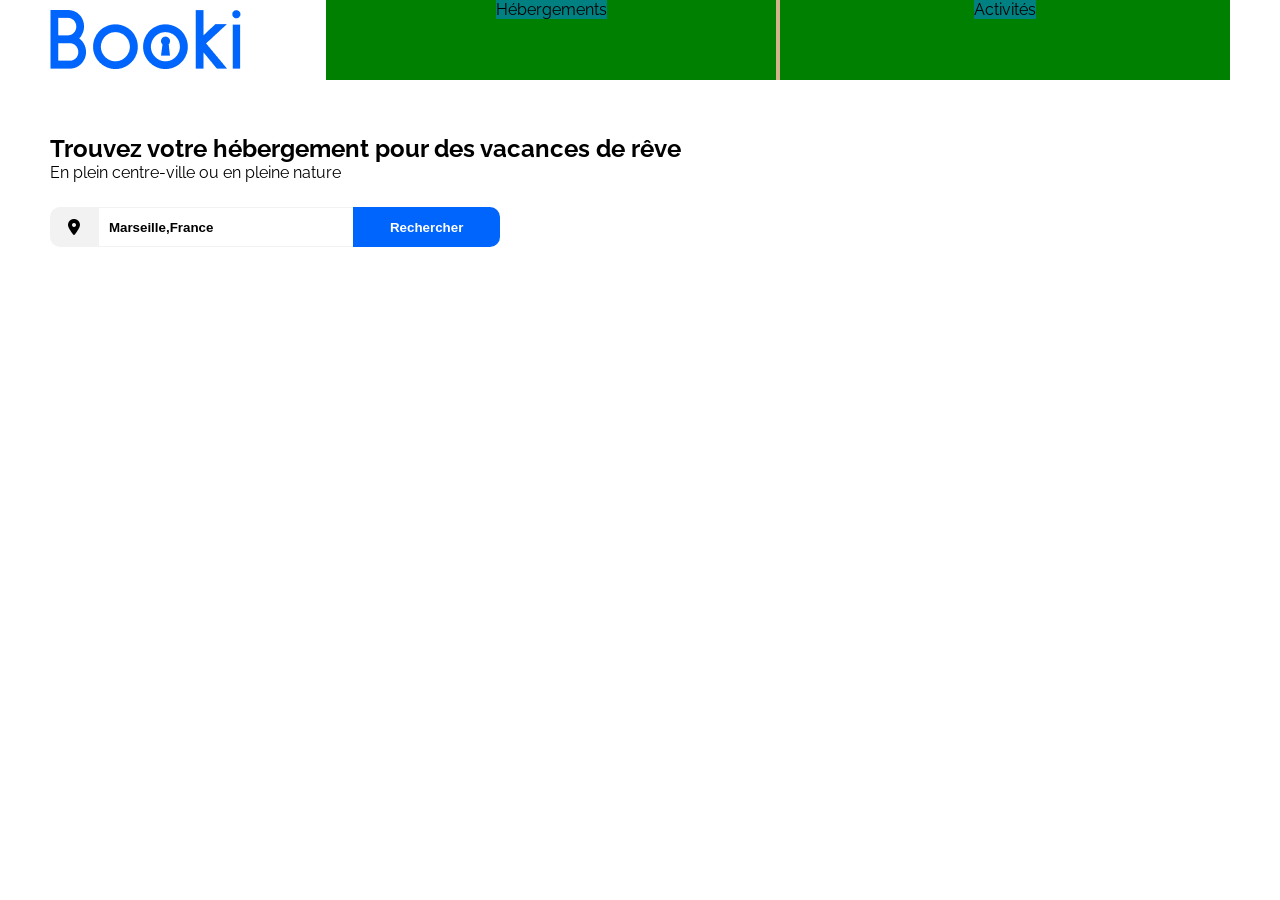
==== Booki/index.html @ c3065389 "Banner Ok" ====
<!DOCTYPE html>
<html lang="fr">
<head>
    <meta charset="UTF-8">
    <link rel="stylesheet" href="style.css">
    <link rel="preconnect" href="https://fonts.googleapis.com">
    <link rel="preconnect" href="https://fonts.gstatic.com" crossorigin>
    <link href="https://fonts.googleapis.com/css2?family=Raleway" rel="stylesheet">
    <link rel="stylesheet" href="https://cdnjs.cloudflare.com/ajax/libs/font-awesome/6.2.1/css/all.min.css"
          integrity="sha512-MV7K8+y+gLIBoVD59lQIYicR65iaqukzvf/nwasF0nqhPay5w/9lJmVM2hMDcnK1OnMGCdVK+iQrJ7lzPJQd1w=="
          crossorigin="anonymous" referrerpolicy="no-referrer" />
    <title>Booki</title>
</head>
<body>
    <header>
        <div id="wrapper">
                <img src="image/logo/Booki.png" alt="Logo Booki">
            <ul>
                <li><a href="#">Hébergements</a></li>
                <li><a href="#">Activités</a></li>
            </ul>
        </div>
    </header>

    <section id="Banner">
        <div id="Banner_msg">
            <h1>Trouvez votre hébergement pour des vacances de rêve</h1>
            <p>En plein centre-ville ou en pleine nature</p>
        </div>
        <div id="Search">
            <div id="search_icons"><i class="fa-solid fa-location-dot"></i></div>
            <input type="text" value="Marseille,France">
            <input type="submit" value="Rechercher">
        </div>
    </section>

    <section id="Filters"></section>

    <section id="Herbegement"></section>

    <section id="Activities"></section>

    <footer></footer>
</body>
</html>
---- Booki/style.css ----
/* GENERAL */
*{
    margin: 0;
    padding: 0;
}
body{
    font-family: Raleway, sans-serif;
}
a{
    text-decoration: none;
    color: black;
}
/* HEADER */
header{
    margin: 0 50px;
}
header img{
    margin: 10px auto;
}
header ul{
    float: right;
    background-color: tan;
}
header ul li{
    display: inline-block;
    background-color: green;
    width: 450px;
    height: 80px;
    text-align: center;
}
header ul li a{
    background-color: teal;
}
header ul li a:hover{
    color: #0065FC;
}

/* BANNER */
#Banner{
    margin: 50px 50px;
}
#Banner_msg{
    margin: 25px 0;
}
#Search{
    display: flex;
    border-radius: 10px;
    width: 450px;
    height: 40px;
    overflow: hidden;
}
#search_icons{
    width: 50px;
    background-color: #F2F2F2;
    display: flex;
    align-items: center;
    justify-content: center;
}
input[type=text],input[type=submit]{
    border: none;
    font-weight: bold;
}
input[type=text]{
    width: 250px;
    padding-left: 10px;
    border-top: 1px solid #F2F2F2;
    border-bottom: 1px solid #F2F2F2;
}
input[type=submit]{
    color: white;
    background-color: #0065FC;
    width: 150px;
}
/* FILTER */

/* HEBERGEMENT */

/* ACTIVITIES */

/* FOOTER*/
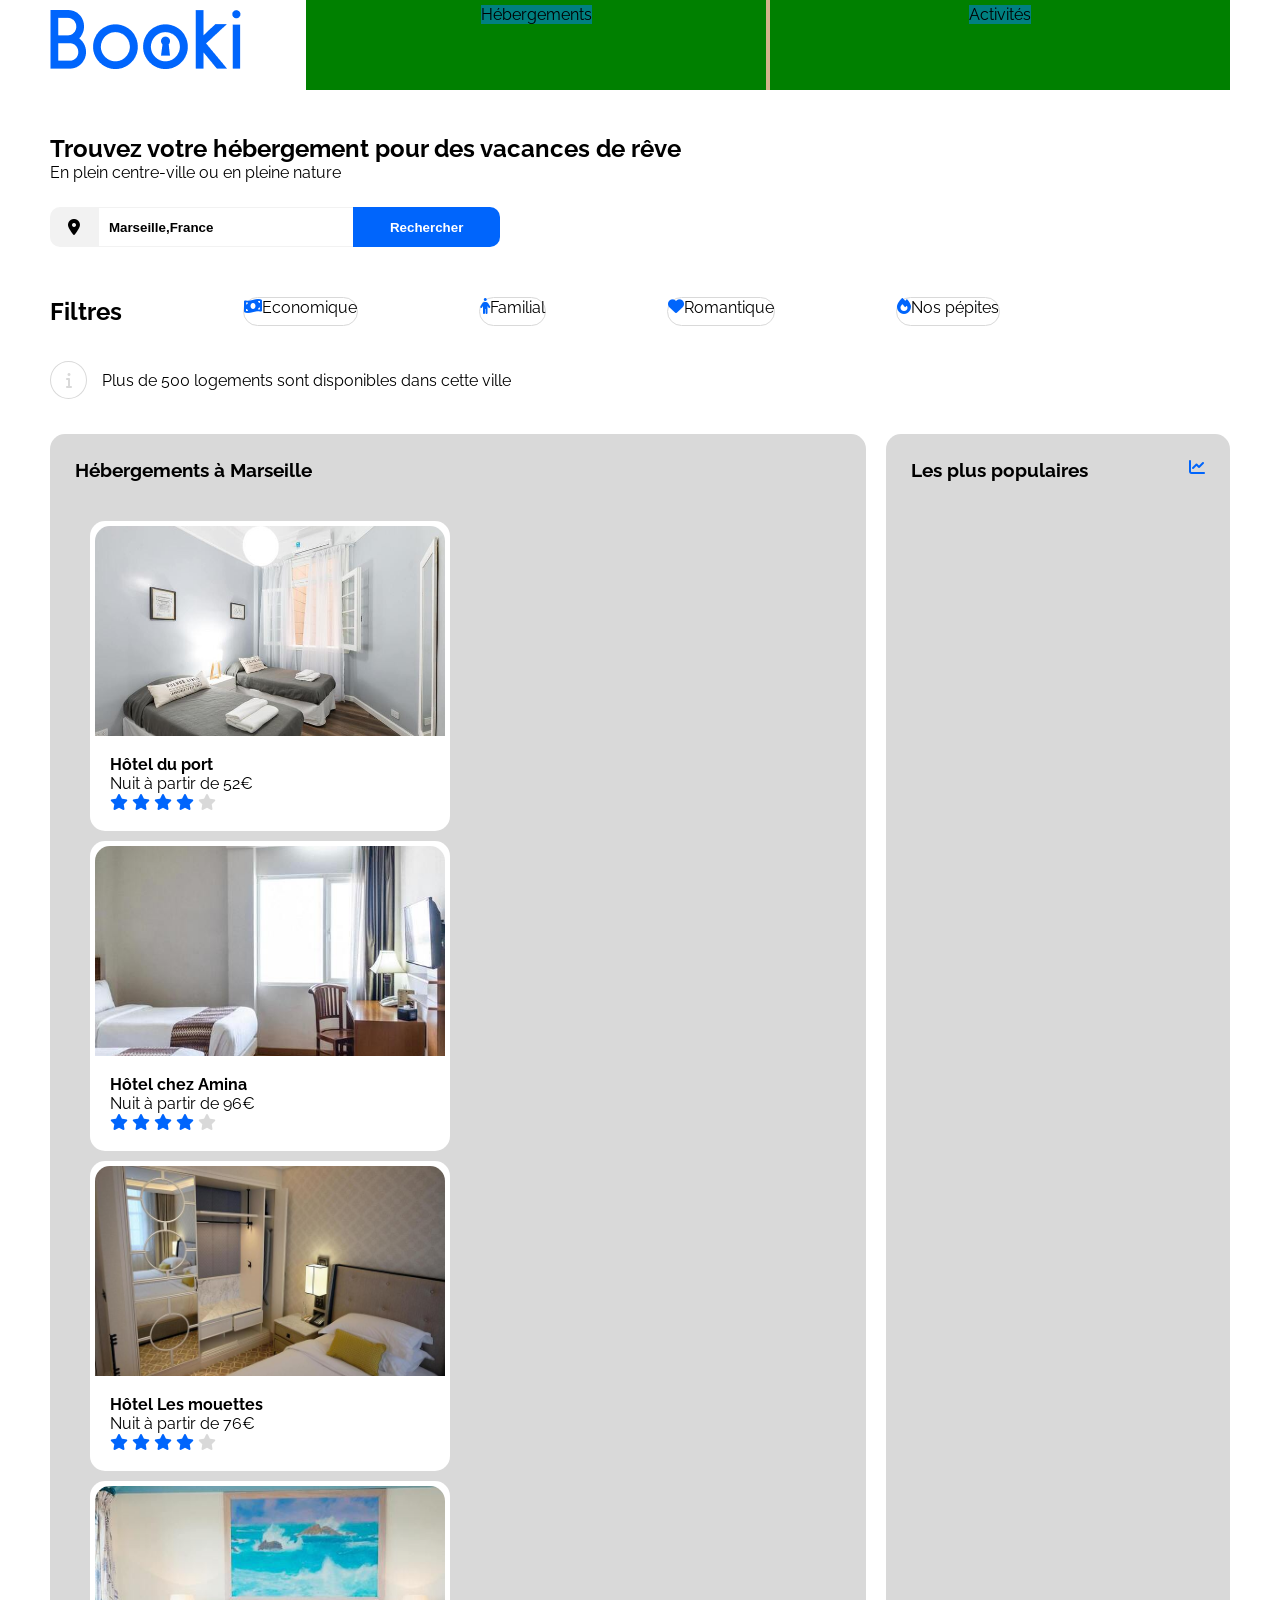
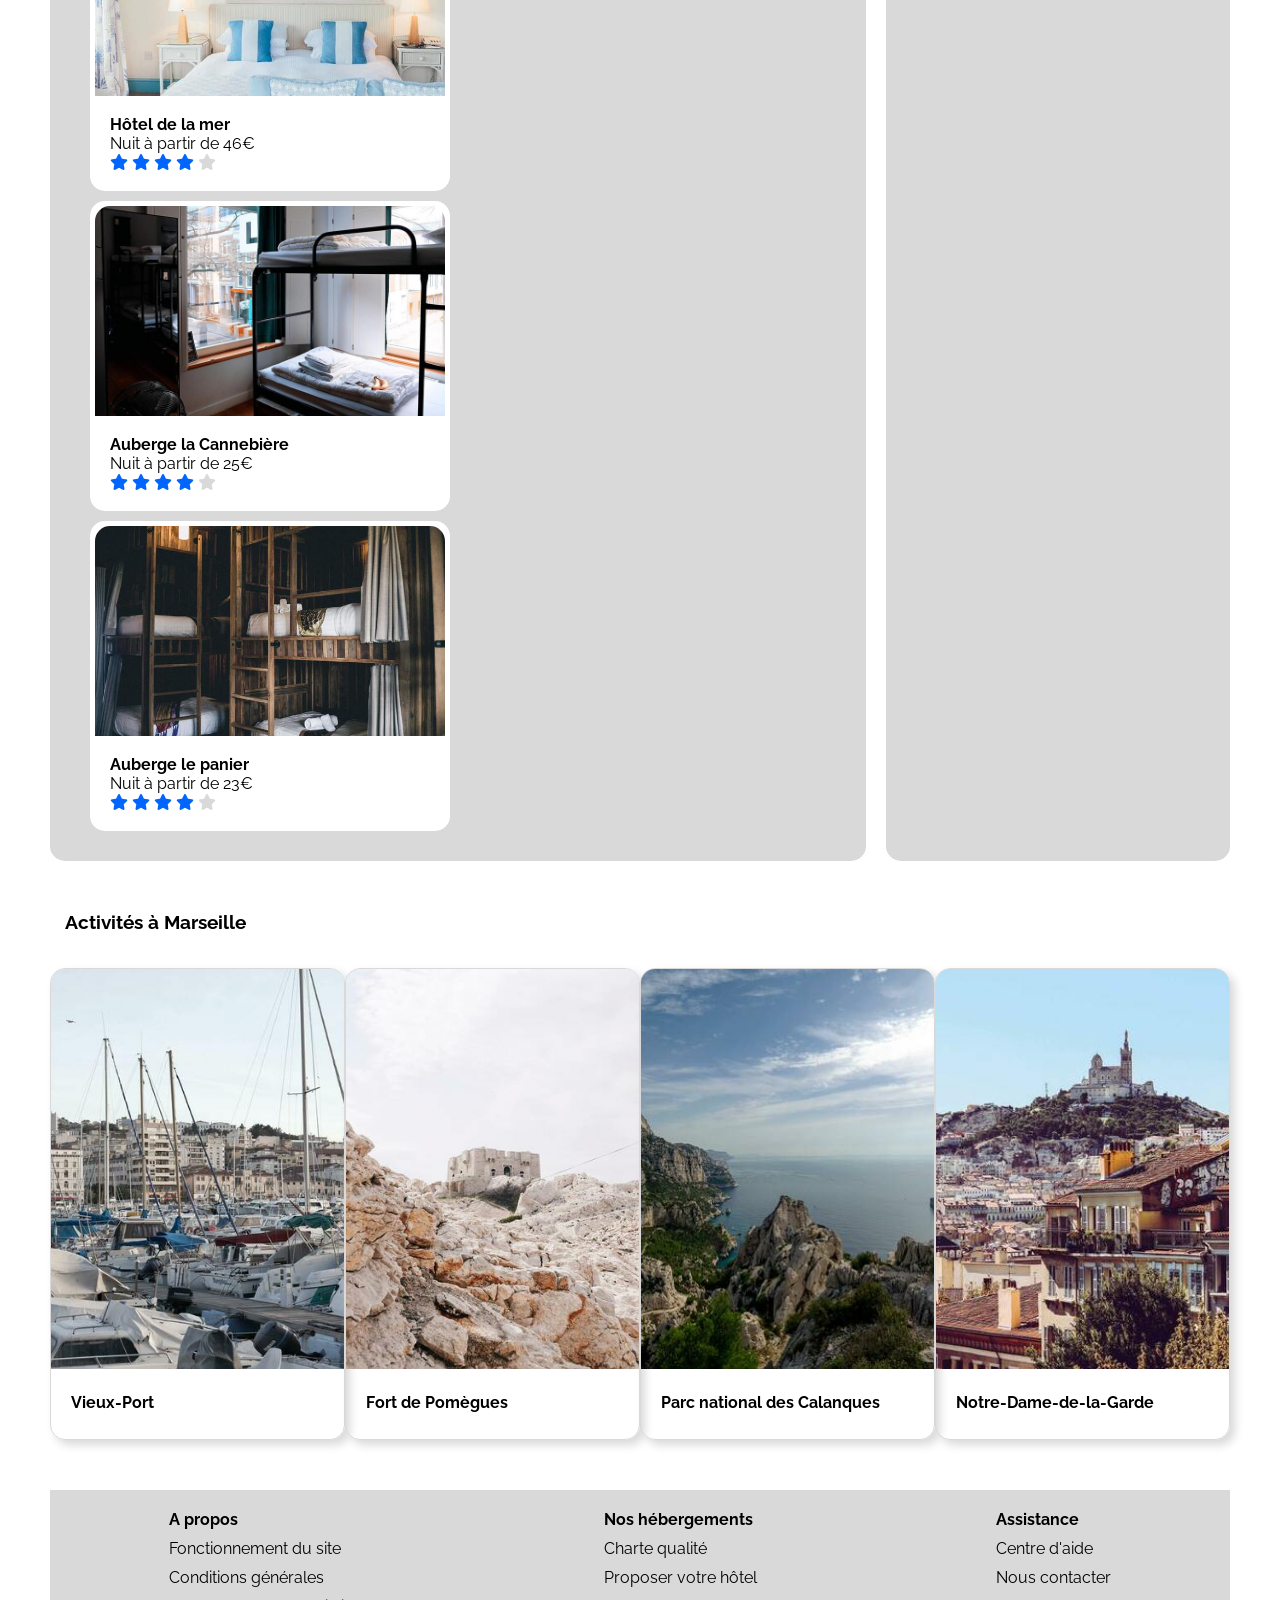
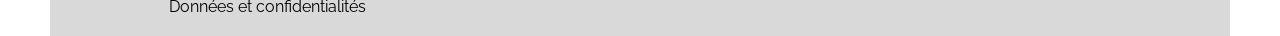
==== commit 3471e0f6: "Ajout partie Activités et Footer" ====
--- a/Booki/index.html
+++ b/Booki/index.html
@@ -34,12 +34,188 @@
         </div>
     </section>
 
-    <section id="Filters"></section>
-
-    <section id="Herbegement"></section>
-
-    <section id="Activities"></section>
-
-    <footer></footer>
+    <section id="Filters">
+        <div id="Filters_container">
+            <h2>Filtres</h2>
+            <div class="Filters_card">
+                <i class="fa-solid fa-money-bill-wave"></i>
+                <p>Economique</p>
+            </div>
+
+            <div class="Filters_card">
+                <i class="fa-solid fa-person"></i>
+                <p>Familial</p>
+            </div>
+
+            <div class="Filters_card">
+                <i class="fa-solid fa-heart"></i>
+                <p>Romantique</p>
+            </div>
+
+            <div class="Filters_card">
+                <i class="fa-solid fa-fire"></i>
+                <p>Nos pépites</p>
+            </div>
+        </div>
+        <div id="Filters_Msg">
+            <i class="fa-solid fa-info"></i>
+            <p>Plus de 500 logements sont disponibles dans cette ville</p>
+        </div>
+    </section>
+
+    <section id="Herbegement">
+        <div id="Hebergements_container">
+            <h3>Hébergements à Marseille</h3>
+            <div id="Hebergements_card_container">
+
+                <div class="hebergements_card">
+                    <img src="image/hebergements/fred-kleber.jpg">
+                    <div class="hebergements_text">
+                        <h4>Hôtel du port</h4>
+                        <p>Nuit à partir de 52€</p>
+                        <i class="fa-solid fa-star"></i>
+                        <i class="fa-solid fa-star"></i>
+                        <i class="fa-solid fa-star"></i>
+                        <i class="fa-solid fa-star"></i>
+                        <i class="fa-solid fa-star no-select"></i>
+                    </div>
+                </div>
+
+                <div class="hebergements_card">
+                    <img src="image/hebergements/febrian-zakaria.jpg">
+                    <div class="hebergements_text">
+                        <h4>Hôtel chez Amina</h4>
+                        <p>Nuit à partir de 96€</p>
+                        <i class="fa-solid fa-star"></i>
+                        <i class="fa-solid fa-star"></i>
+                        <i class="fa-solid fa-star"></i>
+                        <i class="fa-solid fa-star"></i>
+                        <i class="fa-solid fa-star no-select"></i>
+                    </div>
+                </div>
+
+                <div class="hebergements_card">
+                    <img src="image/hebergements/reisetopia.jpg">
+                    <div class="hebergements_text">
+                        <h4>Hôtel Les mouettes</h4>
+                        <p>Nuit à partir de 76€</p>
+                        <i class="fa-solid fa-star"></i>
+                        <i class="fa-solid fa-star"></i>
+                        <i class="fa-solid fa-star"></i>
+                        <i class="fa-solid fa-star"></i>
+                        <i class="fa-solid fa-star no-select"></i>
+                    </div>
+                </div>
+
+                <div class="hebergements_card">
+                    <img src="image/hebergements/annie-spratt.jpg">
+                    <div class="hebergements_text">
+                        <h4>Hôtel de la mer</h4>
+                        <p>Nuit à partir de 46€</p>
+                        <i class="fa-solid fa-star"></i>
+                        <i class="fa-solid fa-star"></i>
+                        <i class="fa-solid fa-star"></i>
+                        <i class="fa-solid fa-star"></i>
+                        <i class="fa-solid fa-star no-select"></i>
+                    </div>
+                </div>
+
+                <div class="hebergements_card">
+                    <img src="image/hebergements/marcus-loke.jpg">
+                    <div class="hebergements_text">
+                        <h4>Auberge la Cannebière</h4>
+                        <p>Nuit à partir de 25€</p>
+                        <i class="fa-solid fa-star"></i>
+                        <i class="fa-solid fa-star"></i>
+                        <i class="fa-solid fa-star"></i>
+                        <i class="fa-solid fa-star"></i>
+                        <i class="fa-solid fa-star no-select"></i>
+                    </div>
+                </div>
+
+                <div class="hebergements_card">
+                    <img src="image/hebergements/nicate-lee.jpg">
+                    <div class="hebergements_text">
+                        <h4>Auberge le panier</h4>
+                        <p>Nuit à partir de 23€</p>
+                        <i class="fa-solid fa-star"></i>
+                        <i class="fa-solid fa-star"></i>
+                        <i class="fa-solid fa-star"></i>
+                        <i class="fa-solid fa-star"></i>
+                        <i class="fa-solid fa-star no-select"></i>
+                    </div>
+                </div>
+            </div>
+        </div>
+        <div id="Populaires">
+            <div id="Populaires_title">
+                <h3>Les plus populaires</h3>
+                <i class="fa-solid fa-chart-line"></i>
+            </div>
+        </div>
+    </section>
+
+    <section id="Activities">
+        <div id="Activites_container">
+
+            <h3>Activités à Marseille</h3>
+
+            <div id="activites_card_container">
+                <div class="activities_card">
+                    <img src="image/activites/reno-laithienne.jpg">
+                    <div class="activities_text">
+                        <p>Vieux-Port</p>
+                    </div>
+                </div>
+
+                <div class="activities_card">
+                        <img src="image/activites/paul-hermann.jpg">
+                    <div class="activities_text">
+                        <p>Fort de Pomègues</p>
+                    </div>
+                </div>
+
+                <div class="activities_card">
+                    <img src="image/activites/kilyan-sockalingum.jpg">
+                    <div class="activities_text">
+                        <p>Parc national des Calanques</p>
+                    </div>
+                </div>
+
+                <div class="activities_card">
+                    <img src="image/activites/florian-wehde.jpg">
+                    <div class="activities_text">
+                        <p>Notre-Dame-de-la-Garde</p>
+                    </div>
+                </div>
+
+            </div>
+        </div>
+    </section>
+
+    <footer>
+        <div class="list_footer">
+            <h4>A propos</h4>
+            <ul>
+                <li>Fonctionnement du site</li>
+                <li>Conditions générales</li>
+                <li>Données et confidentialités</li>
+            </ul>
+        </div>
+        <div class="list_footer">
+            <h4>Nos hébergements</h4>
+            <ul>
+                <li>Charte qualité</li>
+                <li>Proposer votre hôtel</li>
+            </ul>
+        </div>
+        <div class="list_footer">
+            <h4>Assistance</h4>
+            <ul>
+                <li>Centre d'aide</li>
+                <li>Nous contacter</li>
+            </ul>
+        </div>
+    </footer>
 </body>
 </html>
--- a/Booki/style.css
+++ b/Booki/style.css
@@ -72,9 +72,141 @@
     width: 150px;
 }
 /* FILTER */
+#Filters{
+    margin: 25px 50px;
+}
+#Filters_container{
+    display: flex;
+    justify-content: space-between;
+    width: 950px;
+}
+.Filters_card{
+    display: flex;
+    border: 1px solid #D9D9D9;
+    border-radius: 25px;
+}
+.Filters_card .fa-solid{
+    color: #0065FC;
+}
+.Filters_card:hover{
+    background-color: #DEEBFF;
+}
+#Filters_Msg{
+    display: flex;
+    margin: 35px 0;
+    align-items: center;
+}
+
+.fa-info{
+    border: 1px solid #D9D9D9;
+    padding: 10px;
+    width: 15px;
+    text-align: center;
+    border-radius: 50%;
+    color: #D9D9D9;
+}
+#Filters_Msg p{
+    margin-left: 15px;
+}
 
 /* HEBERGEMENT */
+#Herbegement{
+    display: flex;
+    margin: 25px 50px;
+}
+#Hebergements_container, #Populaires{
+    background-color: #D9D9D9;
+    border-radius: 15px;
+    padding: 25px;
+}
+#Hebergements_container{
+    width: 65%;
+}
+#Hebergements_container h3{
+    margin-bottom: 35px;
+}
+#Hebergements_card_container{
+    display: flex;
+    flex-wrap: wrap;
+}
+.hebergements_card{
+    width: 350px;
+    height: 300px;
+    margin: 5px 15px;
+    overflow: hidden;
+    border-radius: 15px;
+    padding: 5px;
+    background-color: #fff;
+}
+.hebergements_card img{
+    width: 100%;
+    height: 70%;
+    object-fit: cover;
+    border-top-right-radius: 15px;
+    border-top-left-radius: 15px;
+}
+.hebergements_text{
+    padding: 15px;
+}
+#Populaires{
+    margin-left: 20px;
+    width: 25%;
+}
+#Populaires_title{
+    display: flex;
+    justify-content: space-between;
+}
+.fa-chart-line,.fa-star{
+    color: #0065FC;
+}
+.no-select{
+    color: #D9D9D9;
+}
 
 /* ACTIVITIES */
-
-/* FOOTER*/+#Activities{
+    margin: 50px 50px;
+}
+#Activities h3{
+    margin: 35px 15px;
+ }
+#activites_card_container{
+    display: flex;
+    justify-content: space-between;
+}
+.activities_card{
+    width: 380px;
+    height: 470px;
+    overflow: hidden;
+    border: 1px solid #D9D9D9;
+    box-shadow: 5px 5px 10px #D9D9D9;
+    border-radius: 15px;
+}
+.activities_card img{
+    height: 85%;
+    width: 100%;
+    position: center;
+    object-fit: cover;
+}
+.activities_text{
+    font-weight: bold;
+    padding: 20px;
+}
+
+/* FOOTER*/
+footer{
+    margin: 0 50px;
+    display: flex;
+    justify-content: space-around;
+    background-color: #D9D9D9;
+}
+.list_footer{
+    margin: 15px 0;
+}
+.list_footer h4, ul li{
+    padding: 5px;
+}
+
+.list_footer ul{
+    list-style-type: none;
+}
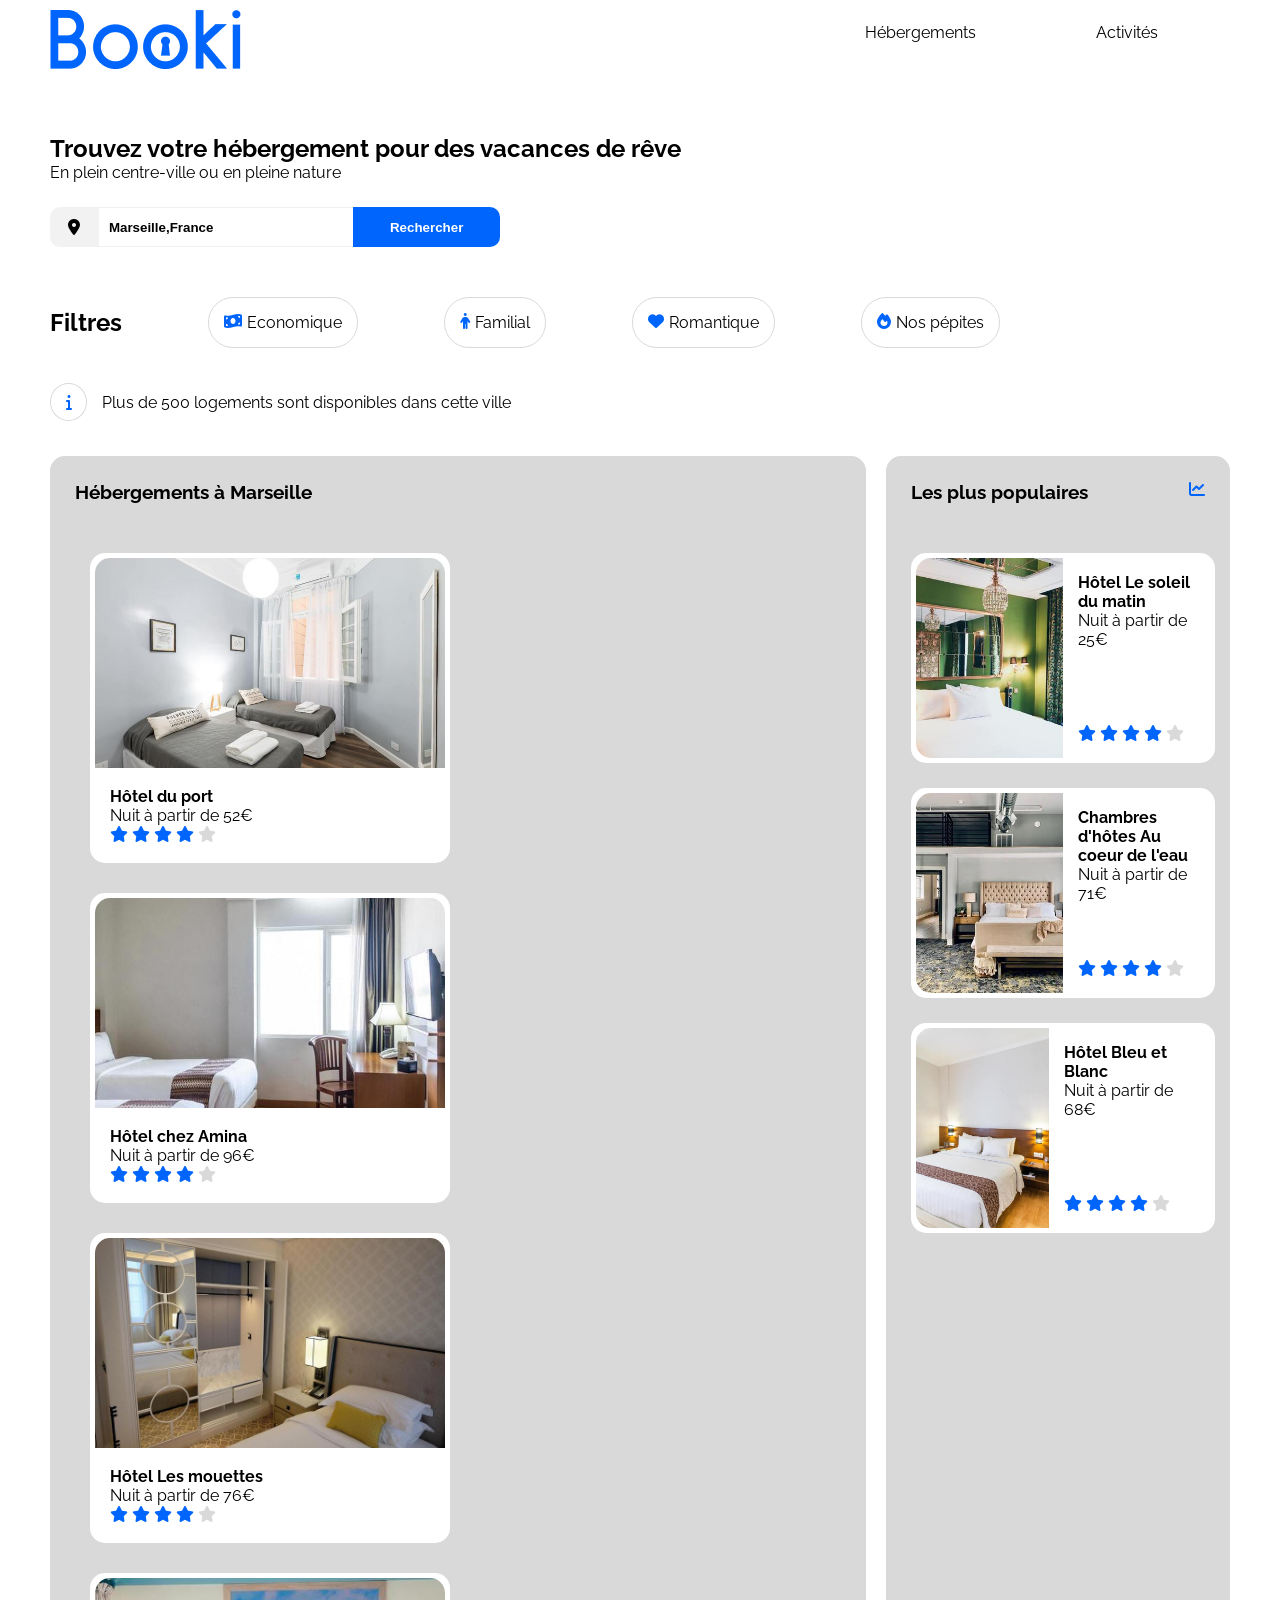
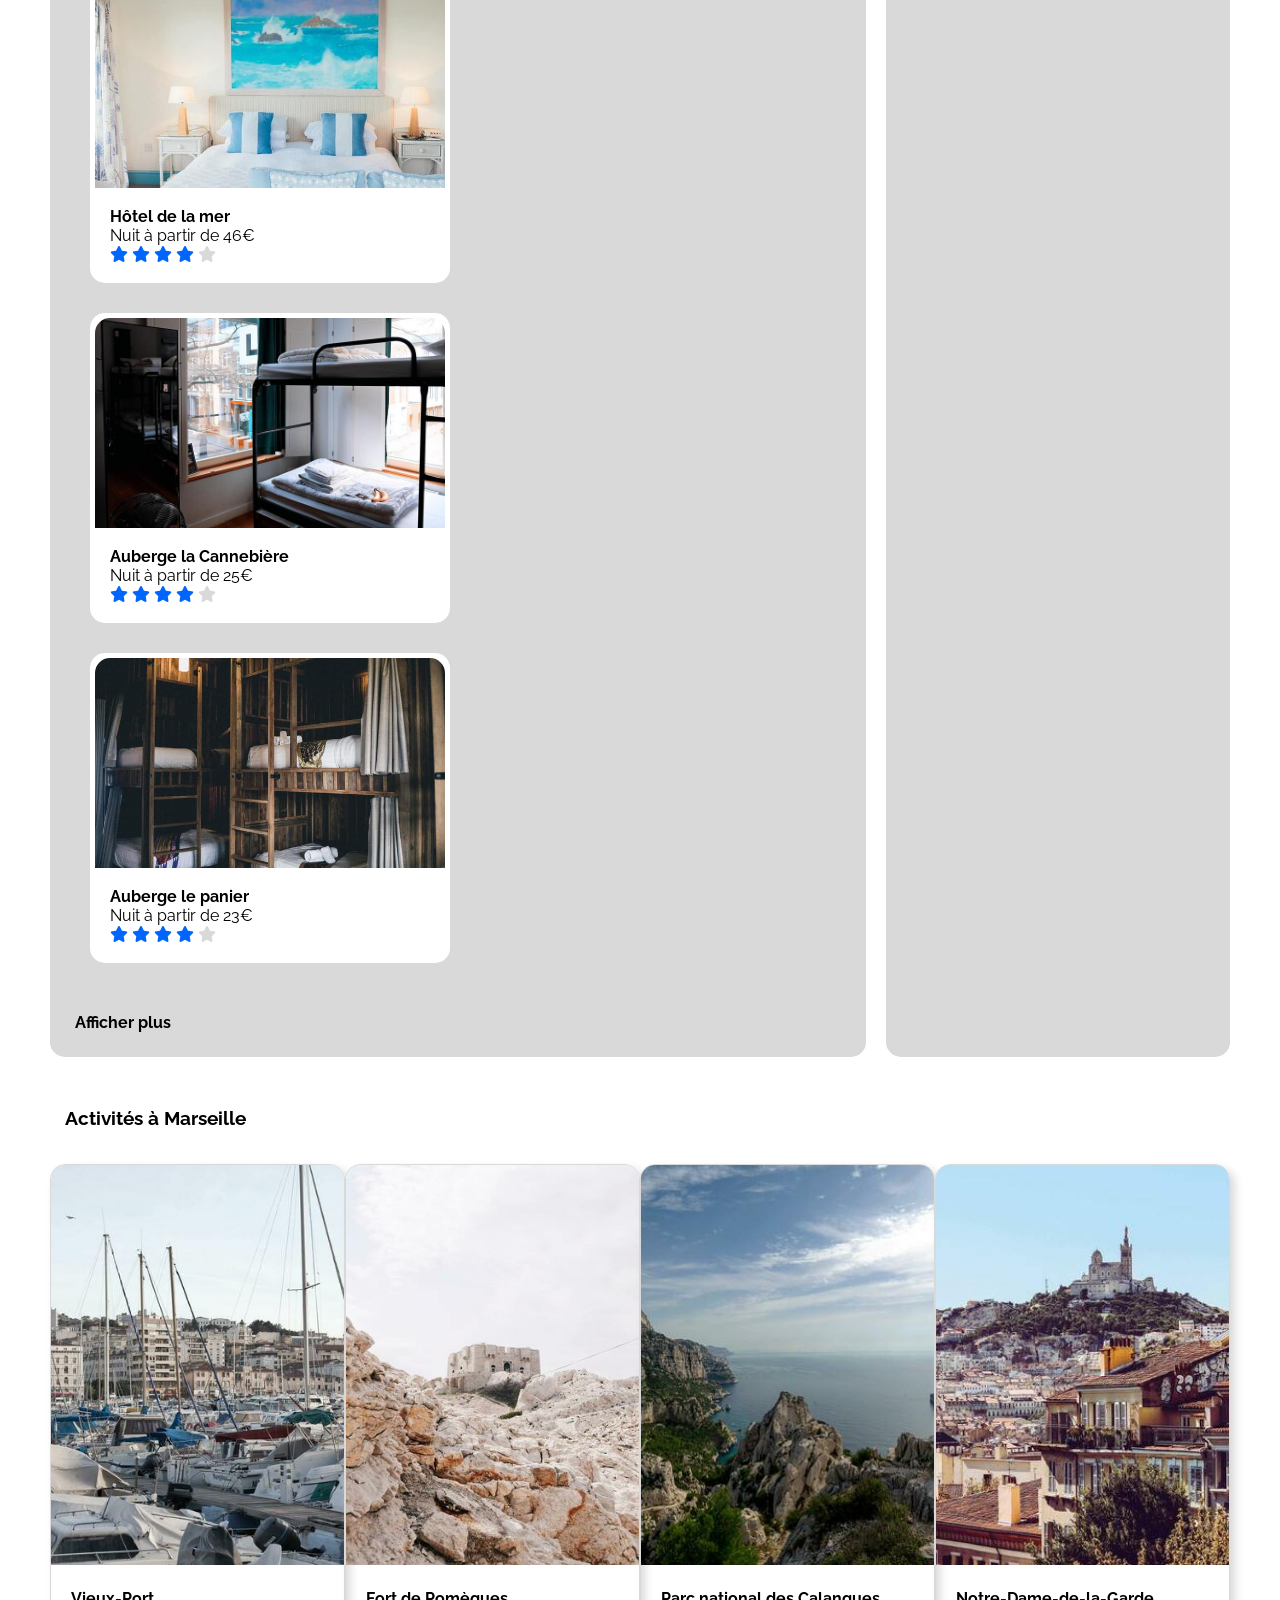
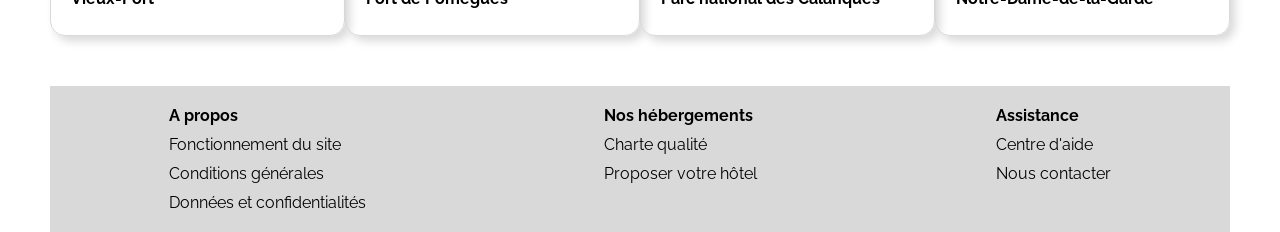
==== commit 46832214: "Desktop OK" ====
--- a/Booki/index.html
+++ b/Booki/index.html
@@ -2,7 +2,7 @@
 <html lang="fr">
 <head>
     <meta charset="UTF-8">
-    <link rel="stylesheet" href="style.css">
+    <link rel="stylesheet" href="style.css" media="screen">
     <link rel="preconnect" href="https://fonts.googleapis.com">
     <link rel="preconnect" href="https://fonts.gstatic.com" crossorigin>
     <link href="https://fonts.googleapis.com/css2?family=Raleway" rel="stylesheet">
@@ -13,7 +13,7 @@
 </head>
 <body>
     <header>
-        <div id="wrapper">
+        <div id="header_container">
                 <img src="image/logo/Booki.png" alt="Logo Booki">
             <ul>
                 <li><a href="#">Hébergements</a></li>
@@ -146,12 +146,64 @@
                     </div>
                 </div>
             </div>
+            <p id="Hebergement_Suite">Afficher plus</p>
         </div>
         <div id="Populaires">
             <div id="Populaires_title">
                 <h3>Les plus populaires</h3>
                 <i class="fa-solid fa-chart-line"></i>
             </div>
+            <div id="populaire_container">
+                <div class="populaire_card">
+                    <img src="image/hebergements/emile-guillemot.jpg">
+                    <div class="populaire_card_text">
+                        <div class="populaire_text_title">
+                            <h4>Hôtel Le soleil du matin</h4>
+                            <p>Nuit à partir de 25€</p>
+                        </div>
+                        <div class="populaire_star">
+                            <i class="fa-solid fa-star"></i>
+                            <i class="fa-solid fa-star"></i>
+                            <i class="fa-solid fa-star"></i>
+                            <i class="fa-solid fa-star"></i>
+                            <i class="fa-solid fa-star no-select"></i>
+                        </div>
+                    </div>
+                </div>
+                <div class="populaire_card">
+                    <img src="image/hebergements/aw-creative.jpg">
+                    <div class="populaire_card_text">
+                        <div class="populaire_text_title">
+                            <h4>Chambres d'hôtes Au coeur de l'eau</h4>
+                            <p>Nuit à partir de 71€</p>
+                        </div>
+                        <div class="populaire_star">
+                            <i class="fa-solid fa-star"></i>
+                            <i class="fa-solid fa-star"></i>
+                            <i class="fa-solid fa-star"></i>
+                            <i class="fa-solid fa-star"></i>
+                            <i class="fa-solid fa-star no-select"></i>
+                        </div>
+                    </div>
+                </div>
+
+                <div class="populaire_card">
+                    <img src="image/hebergements/febrian-zakaria2.jpg">
+                    <div class="populaire_card_text">
+                        <div class="populaire_text_title">
+                            <h4>Hôtel Bleu et Blanc</h4>
+                            <p>Nuit à partir de 68€</p>
+                        </div>
+                        <div class="populaire_star">
+                            <i class="fa-solid fa-star"></i>
+                            <i class="fa-solid fa-star"></i>
+                            <i class="fa-solid fa-star"></i>
+                            <i class="fa-solid fa-star"></i>
+                            <i class="fa-solid fa-star no-select"></i>
+                        </div>
+                    </div>
+                </div>
+            </div>
         </div>
     </section>
 
--- a/Booki/style.css
+++ b/Booki/style.css
@@ -1,212 +1,294 @@
-/* GENERAL */
-*{
-    margin: 0;
-    padding: 0;
-}
-body{
-    font-family: Raleway, sans-serif;
-}
-a{
-    text-decoration: none;
-    color: black;
-}
-/* HEADER */
-header{
-    margin: 0 50px;
-}
-header img{
-    margin: 10px auto;
-}
-header ul{
-    float: right;
-    background-color: tan;
-}
-header ul li{
-    display: inline-block;
-    background-color: green;
-    width: 450px;
-    height: 80px;
-    text-align: center;
-}
-header ul li a{
-    background-color: teal;
-}
-header ul li a:hover{
-    color: #0065FC;
-}
-
-/* BANNER */
-#Banner{
-    margin: 50px 50px;
-}
-#Banner_msg{
-    margin: 25px 0;
-}
-#Search{
-    display: flex;
-    border-radius: 10px;
-    width: 450px;
-    height: 40px;
-    overflow: hidden;
-}
-#search_icons{
-    width: 50px;
-    background-color: #F2F2F2;
-    display: flex;
-    align-items: center;
-    justify-content: center;
-}
-input[type=text],input[type=submit]{
-    border: none;
-    font-weight: bold;
-}
-input[type=text]{
-    width: 250px;
-    padding-left: 10px;
-    border-top: 1px solid #F2F2F2;
-    border-bottom: 1px solid #F2F2F2;
-}
-input[type=submit]{
-    color: white;
-    background-color: #0065FC;
-    width: 150px;
-}
-/* FILTER */
-#Filters{
-    margin: 25px 50px;
-}
-#Filters_container{
-    display: flex;
-    justify-content: space-between;
-    width: 950px;
-}
-.Filters_card{
-    display: flex;
-    border: 1px solid #D9D9D9;
-    border-radius: 25px;
-}
-.Filters_card .fa-solid{
-    color: #0065FC;
-}
-.Filters_card:hover{
-    background-color: #DEEBFF;
-}
-#Filters_Msg{
-    display: flex;
-    margin: 35px 0;
-    align-items: center;
-}
-
-.fa-info{
-    border: 1px solid #D9D9D9;
-    padding: 10px;
-    width: 15px;
-    text-align: center;
-    border-radius: 50%;
-    color: #D9D9D9;
-}
-#Filters_Msg p{
-    margin-left: 15px;
-}
-
-/* HEBERGEMENT */
-#Herbegement{
-    display: flex;
-    margin: 25px 50px;
-}
-#Hebergements_container, #Populaires{
-    background-color: #D9D9D9;
-    border-radius: 15px;
-    padding: 25px;
-}
-#Hebergements_container{
-    width: 65%;
-}
-#Hebergements_container h3{
-    margin-bottom: 35px;
-}
-#Hebergements_card_container{
-    display: flex;
-    flex-wrap: wrap;
-}
-.hebergements_card{
-    width: 350px;
-    height: 300px;
-    margin: 5px 15px;
-    overflow: hidden;
-    border-radius: 15px;
-    padding: 5px;
-    background-color: #fff;
-}
-.hebergements_card img{
-    width: 100%;
-    height: 70%;
-    object-fit: cover;
-    border-top-right-radius: 15px;
-    border-top-left-radius: 15px;
-}
-.hebergements_text{
-    padding: 15px;
-}
-#Populaires{
-    margin-left: 20px;
-    width: 25%;
-}
-#Populaires_title{
-    display: flex;
-    justify-content: space-between;
-}
-.fa-chart-line,.fa-star{
-    color: #0065FC;
-}
-.no-select{
-    color: #D9D9D9;
-}
-
-/* ACTIVITIES */
-#Activities{
-    margin: 50px 50px;
-}
-#Activities h3{
-    margin: 35px 15px;
- }
-#activites_card_container{
-    display: flex;
-    justify-content: space-between;
-}
-.activities_card{
-    width: 380px;
-    height: 470px;
-    overflow: hidden;
-    border: 1px solid #D9D9D9;
-    box-shadow: 5px 5px 10px #D9D9D9;
-    border-radius: 15px;
-}
-.activities_card img{
-    height: 85%;
-    width: 100%;
-    position: center;
-    object-fit: cover;
-}
-.activities_text{
-    font-weight: bold;
-    padding: 20px;
-}
-
-/* FOOTER*/
-footer{
-    margin: 0 50px;
-    display: flex;
-    justify-content: space-around;
-    background-color: #D9D9D9;
-}
-.list_footer{
-    margin: 15px 0;
-}
-.list_footer h4, ul li{
-    padding: 5px;
-}
-
-.list_footer ul{
-    list-style-type: none;
-}
+    /* GENERAL */
+    * {
+        margin: 0;
+        padding: 0;
+    }
+
+    body {
+        font-family: Raleway, sans-serif;
+    }
+
+    a {
+        text-decoration: none;
+        color: black;
+    }
+
+    /* HEADER */
+    header {
+        margin: 0 50px;
+    }
+
+    header img {
+        margin: 10px auto;
+    }
+
+    header ul {
+        float: right;
+        display: flex;
+        width: 35%;
+        height: 65px;
+        list-style-type: none;
+    }
+
+    header ul li {
+        margin: 0;
+        padding: 0;
+        display: flex;
+        width: 100%;
+        height: 100%;
+    }
+
+    header ul li a {
+        display: flex;
+        align-items: center;
+        justify-content: center;
+        height: 100%;
+        width: 100%;
+    }
+
+    header ul li a:hover {
+        color: #0065FC;
+        border-top: 2px solid #0065FC;
+    }
+
+    /* BANNER */
+    #Banner {
+        margin: 50px 50px;
+    }
+
+    #Banner_msg {
+        margin: 25px 0;
+    }
+
+    #Search {
+        display: flex;
+        border-radius: 10px;
+        width: 450px;
+        height: 40px;
+        overflow: hidden;
+    }
+
+    #search_icons {
+        width: 50px;
+        background-color: #F2F2F2;
+        display: flex;
+        align-items: center;
+        justify-content: center;
+    }
+
+    input[type=text], input[type=submit] {
+        border: none;
+        font-weight: bold;
+    }
+
+    input[type=text] {
+        width: 250px;
+        padding-left: 10px;
+        border-top: 1px solid #F2F2F2;
+        border-bottom: 1px solid #F2F2F2;
+    }
+
+    input[type=submit] {
+        color: white;
+        background-color: #0065FC;
+        width: 150px;
+    }
+
+    /* FILTER */
+    #Filters {
+        margin: 25px 50px;
+    }
+
+    #Filters_container {
+        display: flex;
+        justify-content: space-between;
+        width: 950px;
+        align-items: center;
+    }
+
+    .Filters_card {
+        display: flex;
+        border: 1px solid #D9D9D9;
+        border-radius: 25px;
+        padding: 15px;
+    }
+
+    .Filters_card .fa-solid {
+        color: #0065FC;
+        margin-right: 5px;
+    }
+
+    .Filters_card:hover {
+        background-color: #DEEBFF;
+    }
+
+    #Filters_Msg {
+        display: flex;
+        margin: 35px 0;
+        align-items: center;
+    }
+
+    .fa-info {
+        border: 1px solid #D9D9D9;
+        padding: 10px;
+        width: 15px;
+        text-align: center;
+        border-radius: 50%;
+        color: #0065FC;
+    }
+
+    #Filters_Msg p {
+        margin-left: 15px;
+    }
+
+    /* HEBERGEMENT */
+    #Herbegement {
+        display: flex;
+        margin: 25px 50px;
+    }
+
+    #Hebergements_container, #Populaires {
+        background-color: #D9D9D9;
+        border-radius: 15px;
+        padding: 25px;
+    }
+
+    #Hebergements_container {
+        width: 65%;
+    }
+
+    #Hebergements_container h3 {
+        margin-bottom: 35px;
+    }
+
+    #Hebergements_card_container {
+        display: flex;
+        flex-wrap: wrap;
+    }
+
+    .hebergements_card {
+        width: 350px;
+        height: 300px;
+        margin: 15px 15px;
+        overflow: hidden;
+        border-radius: 15px;
+        padding: 5px;
+        background-color: #fff;
+    }
+
+    .hebergements_card img {
+        width: 100%;
+        height: 70%;
+        object-fit: cover;
+        border-top-right-radius: 15px;
+        border-top-left-radius: 15px;
+    }
+
+    .hebergements_text {
+        padding: 15px;
+    }
+    #Hebergement_Suite{
+        font-weight: bold;
+        margin-top: 35px;
+    }
+
+    #Populaires {
+        margin-left: 20px;
+        width: 25%;
+    }
+
+    #Populaires_title {
+        display: flex;
+        justify-content: space-between;
+    }
+
+    .fa-chart-line, .fa-star {
+        color: #0065FC;
+    }
+
+    .no-select {
+        color: #D9D9D9;
+    }
+
+    #populaire_container{
+        margin: 50px 0;
+    }
+    .populaire_card{
+        display: flex;
+        width: 100%;
+        height: 200px;
+        background-color: #fff;
+        padding: 5px;
+        border-radius: 15px;
+        overflow: hidden;
+        margin: 25px 0;
+    }
+    .populaire_card img{
+        width: 50%;
+        object-fit: cover;
+        border-top-left-radius: 15px;
+        border-bottom-left-radius: 15px;
+    }
+    .populaire_card_text{
+        display: flex;
+        padding: 15px;
+        flex-direction: column;
+        justify-content: space-between;
+    }
+
+    /* ACTIVITIES */
+    #Activities {
+        margin: 50px 50px;
+    }
+
+    #Activities h3 {
+        margin: 35px 15px;
+    }
+
+    #activites_card_container {
+        display: flex;
+        justify-content: space-between;
+    }
+
+    .activities_card {
+        width: 380px;
+        height: 470px;
+        overflow: hidden;
+        border: 1px solid #D9D9D9;
+        box-shadow: 5px 5px 10px #D9D9D9;
+        border-radius: 15px;
+    }
+
+    .activities_card img {
+        height: 85%;
+        width: 100%;
+        position: center;
+        object-fit: cover;
+    }
+
+    .activities_text {
+        font-weight: bold;
+        padding: 20px;
+    }
+
+    /* FOOTER*/
+    footer {
+        margin: 0 50px;
+        display: flex;
+        justify-content: space-around;
+        background-color: #D9D9D9;
+    }
+
+    .list_footer {
+        margin: 15px 0;
+    }
+
+    .list_footer h4, ul li {
+        padding: 5px;
+    }
+
+    .list_footer ul {
+        list-style-type: none;
+    }
+
+
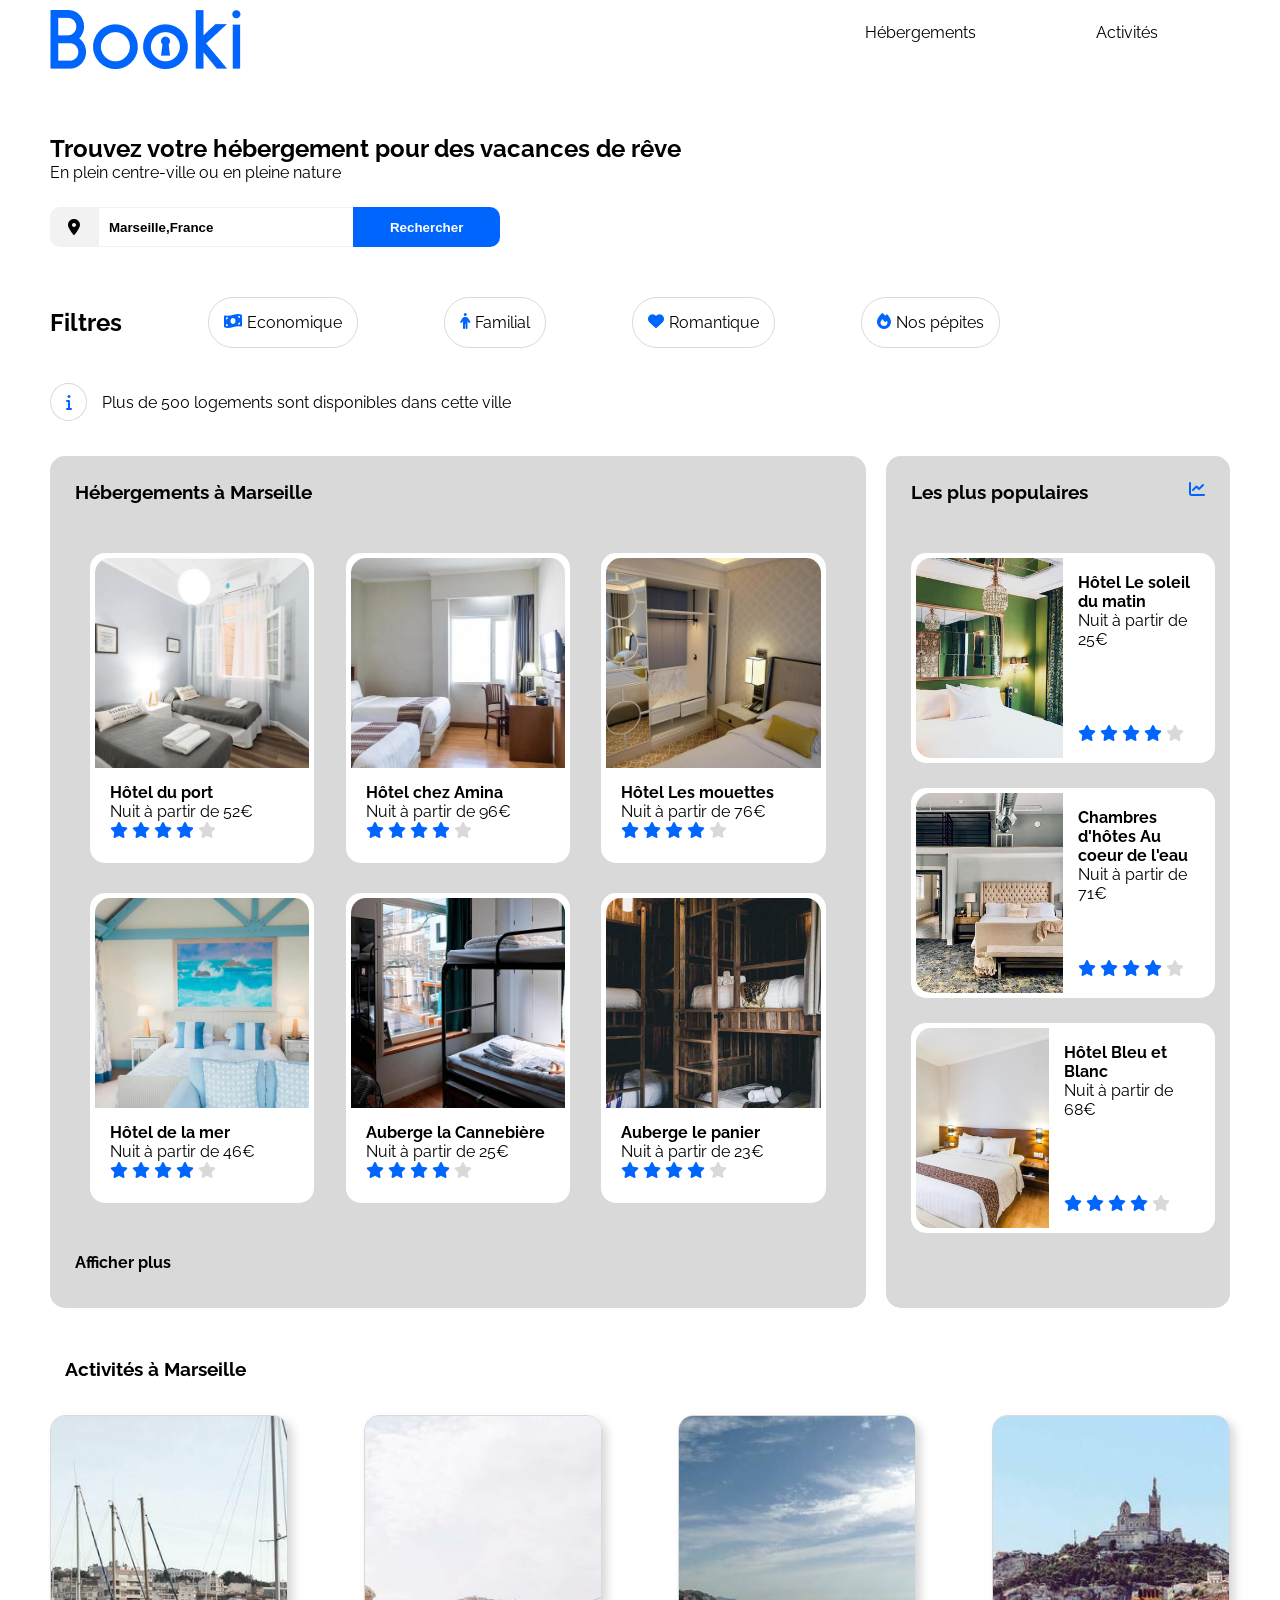
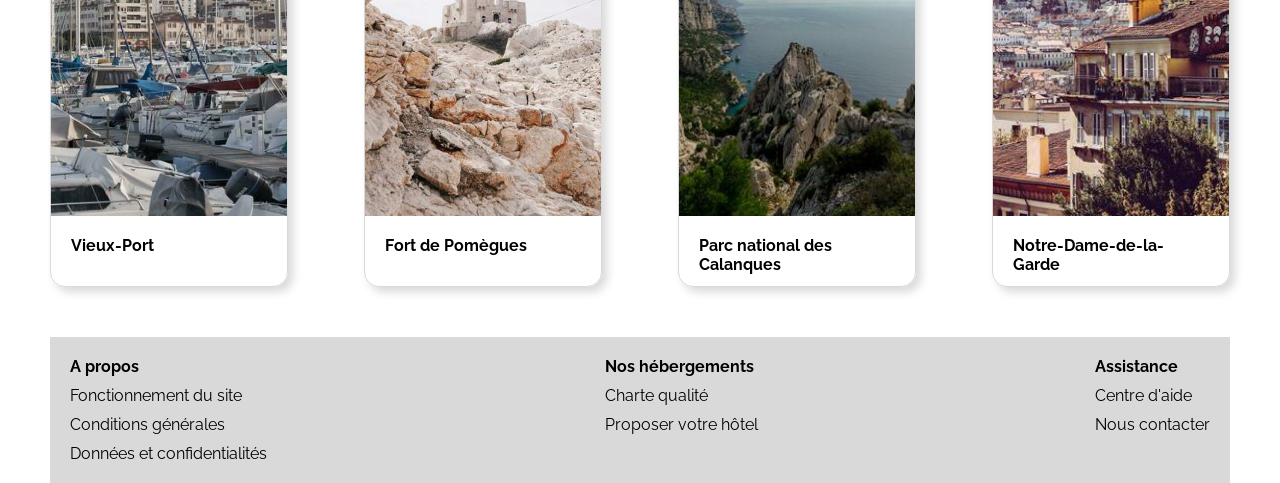
==== commit 211534d6: "Tablet OK" ====
--- a/Booki/index.html
+++ b/Booki/index.html
@@ -2,6 +2,7 @@
 <html lang="fr">
 <head>
     <meta charset="UTF-8">
+    <meta name="viewport" content="width=device-width, initial-scale=1">
     <link rel="stylesheet" href="style.css" media="screen">
     <link rel="preconnect" href="https://fonts.googleapis.com">
     <link rel="preconnect" href="https://fonts.gstatic.com" crossorigin>
@@ -82,7 +83,7 @@
                 </div>
 
                 <div class="hebergements_card">
-                    <img src="image/hebergements/febrian-zakaria.jpg">
+                        <img src="image/hebergements/febrian-zakaria.jpg">
                     <div class="hebergements_text">
                         <h4>Hôtel chez Amina</h4>
                         <p>Nuit à partir de 96€</p>
--- a/Booki/style.css
+++ b/Booki/style.css
@@ -164,10 +164,13 @@
     #Hebergements_card_container {
         display: flex;
         flex-wrap: wrap;
+        justify-content: space-between;
     }
 
     .hebergements_card {
-        width: 350px;
+       /* width: 350px;
+        height: 300px;*/
+        width: 28%;
         height: 300px;
         margin: 15px 15px;
         overflow: hidden;
@@ -180,6 +183,7 @@
         width: 100%;
         height: 70%;
         object-fit: cover;
+        display: block;
         border-top-right-radius: 15px;
         border-top-left-radius: 15px;
     }
@@ -251,7 +255,7 @@
     }
 
     .activities_card {
-        width: 380px;
+        width: 20%;
         height: 470px;
         overflow: hidden;
         border: 1px solid #D9D9D9;
@@ -260,8 +264,9 @@
     }
 
     .activities_card img {
+        width: 100%;
         height: 85%;
-        width: 100%;
+        display: block;
         position: center;
         object-fit: cover;
     }
@@ -274,8 +279,9 @@
     /* FOOTER*/
     footer {
         margin: 0 50px;
-        display: flex;
-        justify-content: space-around;
+        padding: 0 15px;
+        display: flex;
+        justify-content: space-between;
         background-color: #D9D9D9;
     }
 
@@ -291,4 +297,57 @@
         list-style-type: none;
     }
 
-
+    /* BREAKPOINT TABLET */
+    @media only screen and (min-width: 600px) and (max-width: 1024px) and (orientation: portrait){
+        body{
+
+        }
+        #Filters_container{
+            display: flex;
+            flex-wrap: wrap;
+        }
+        #Filters_container h2{
+            width: 100%;
+            margin-bottom: 15px;
+        }
+        #Herbegement{
+            display: flex;
+            flex-wrap: wrap;
+        }
+        #Hebergements_container, #Populaires{
+            margin:0;
+            width: 100%;
+        }
+        .hebergements_card{
+            width: 25%;
+            height: 200px;
+        }
+
+        .hebergements_card img{
+            height: 50%;
+        }
+        #Populaires{
+            margin-top: 50px;
+        }
+        #populaire_container{
+            display: flex;
+            justify-content: space-between;
+        }
+        .populaire_card{
+            display: flex;
+            width: 27%;
+        }
+        #activites_card_container{
+            display: flex;
+            justify-content: space-between;
+        }
+        .activities_card{
+            width: 21%;
+            height: 250px;
+        }
+        .activities_card img{
+            width: 100%;
+            height: 70%;
+        }
+
+    }
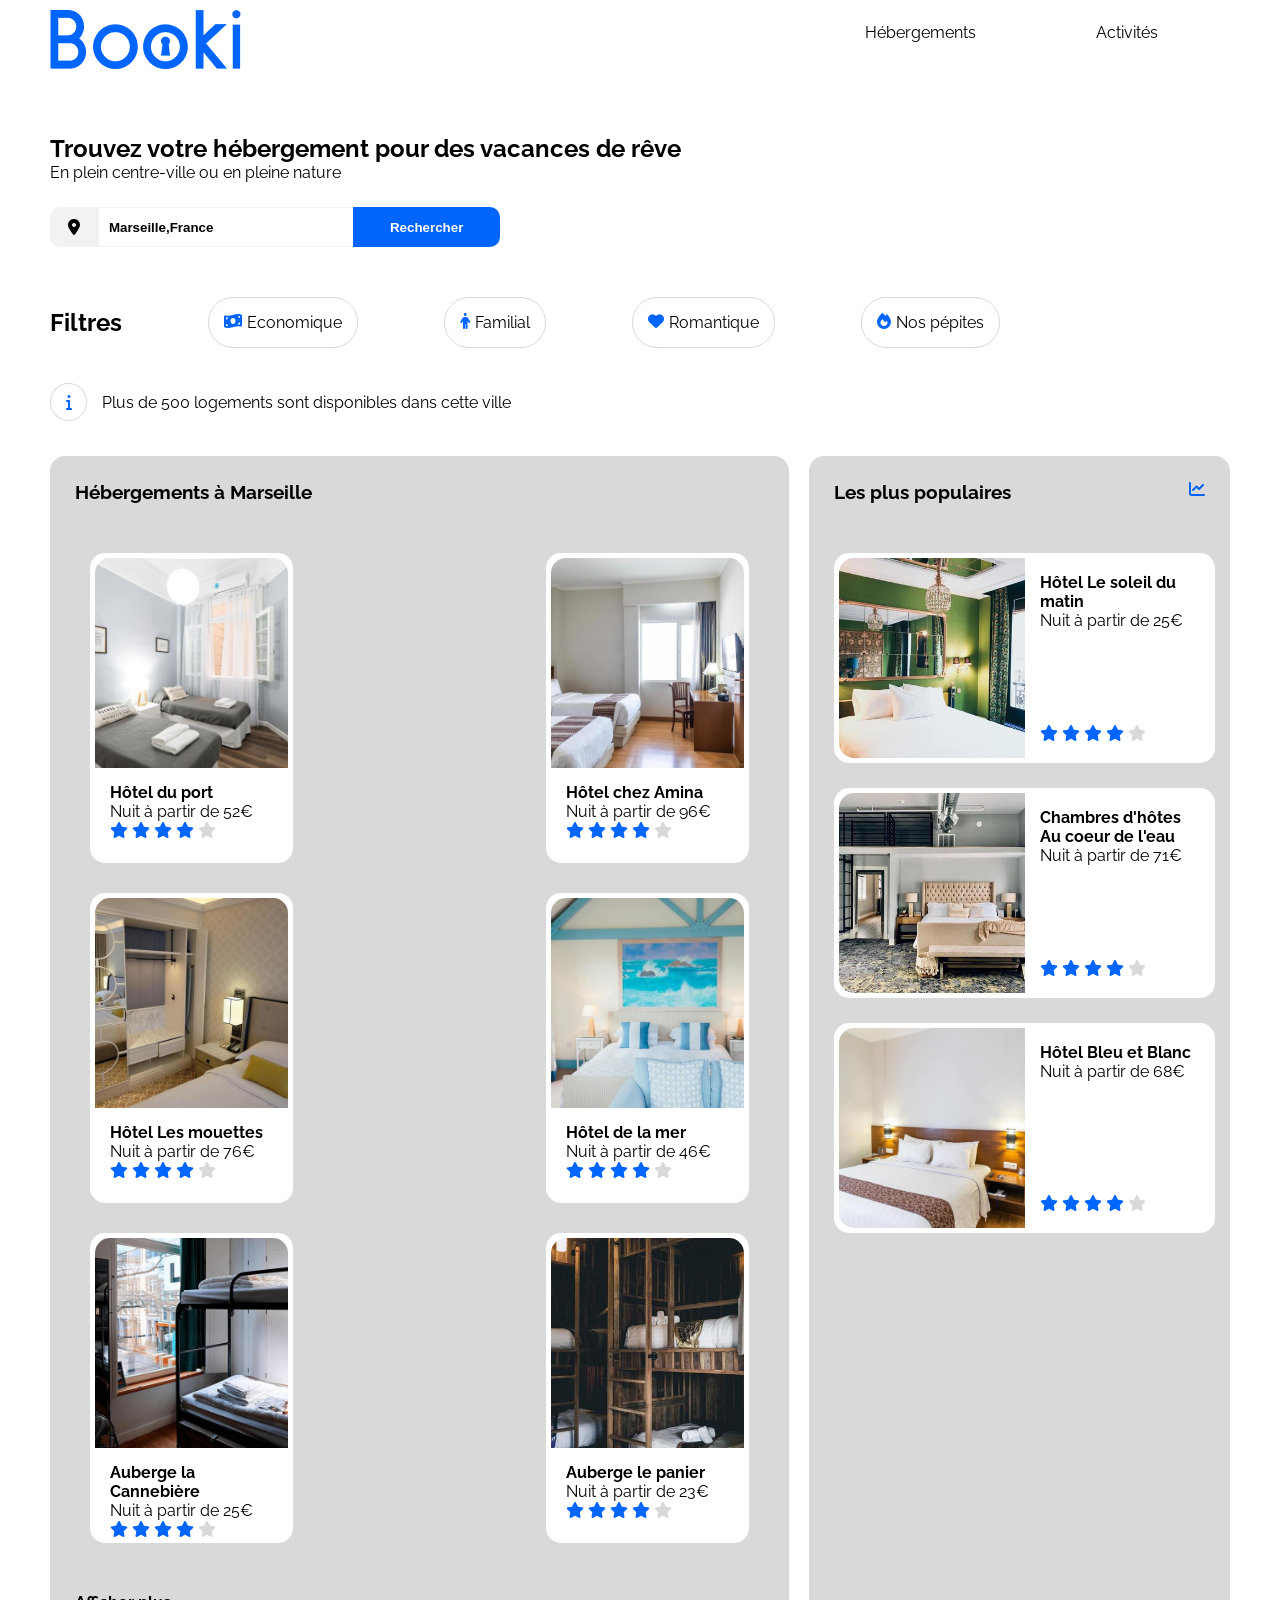
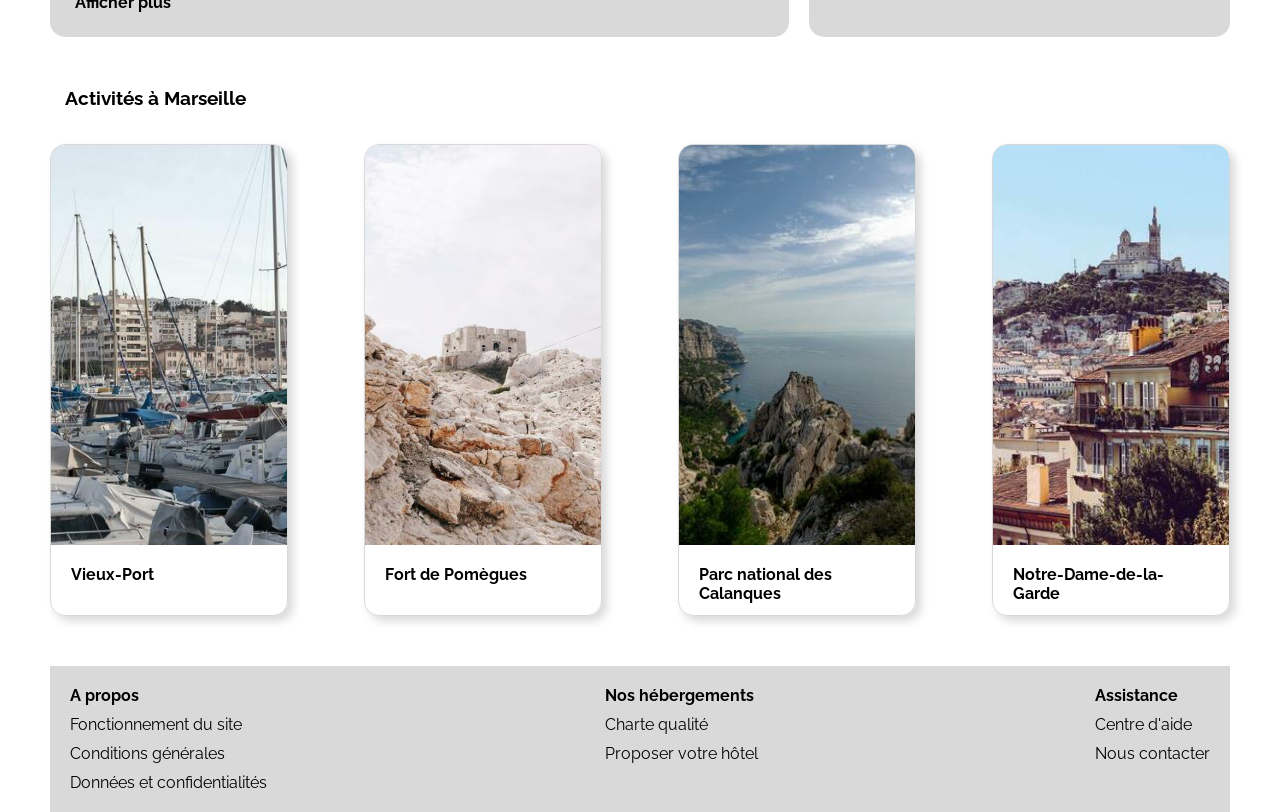
==== commit c486a78b: "Version Mobile OK" ====
--- a/Booki/index.html
+++ b/Booki/index.html
@@ -4,6 +4,8 @@
     <meta charset="UTF-8">
     <meta name="viewport" content="width=device-width, initial-scale=1">
     <link rel="stylesheet" href="style.css" media="screen">
+    <link rel="stylesheet" href="tabletstyle.css" media="screen">
+    <link rel="stylesheet" href="portablestyle.css" media="screen">
     <link rel="preconnect" href="https://fonts.googleapis.com">
     <link rel="preconnect" href="https://fonts.gstatic.com" crossorigin>
     <link href="https://fonts.googleapis.com/css2?family=Raleway" rel="stylesheet">
@@ -38,25 +40,25 @@
     <section id="Filters">
         <div id="Filters_container">
             <h2>Filtres</h2>
-            <div class="Filters_card">
-                <i class="fa-solid fa-money-bill-wave"></i>
-                <p>Economique</p>
-            </div>
-
-            <div class="Filters_card">
-                <i class="fa-solid fa-person"></i>
-                <p>Familial</p>
-            </div>
-
-            <div class="Filters_card">
-                <i class="fa-solid fa-heart"></i>
-                <p>Romantique</p>
-            </div>
-
-            <div class="Filters_card">
-                <i class="fa-solid fa-fire"></i>
-                <p>Nos pépites</p>
-            </div>
+                <div class="Filters_card">
+                    <i class="fa-solid fa-money-bill-wave"></i>
+                    <p>Economique</p>
+                </div>
+
+                <div class="Filters_card">
+                    <i class="fa-solid fa-person"></i>
+                    <p>Familial</p>
+                </div>
+
+                <div class="Filters_card">
+                    <i class="fa-solid fa-heart"></i>
+                    <p>Romantique</p>
+                </div>
+
+                <div class="Filters_card">
+                    <i class="fa-solid fa-fire"></i>
+                    <p>Nos pépites</p>
+                </div>
         </div>
         <div id="Filters_Msg">
             <i class="fa-solid fa-info"></i>
--- a/Booki/style.css
+++ b/Booki/style.css
@@ -198,7 +198,7 @@
 
     #Populaires {
         margin-left: 20px;
-        width: 25%;
+        width: 35%;
     }
 
     #Populaires_title {
@@ -297,57 +297,4 @@
         list-style-type: none;
     }
 
-    /* BREAKPOINT TABLET */
-    @media only screen and (min-width: 600px) and (max-width: 1024px) and (orientation: portrait){
-        body{
-
-        }
-        #Filters_container{
-            display: flex;
-            flex-wrap: wrap;
-        }
-        #Filters_container h2{
-            width: 100%;
-            margin-bottom: 15px;
-        }
-        #Herbegement{
-            display: flex;
-            flex-wrap: wrap;
-        }
-        #Hebergements_container, #Populaires{
-            margin:0;
-            width: 100%;
-        }
-        .hebergements_card{
-            width: 25%;
-            height: 200px;
-        }
-
-        .hebergements_card img{
-            height: 50%;
-        }
-        #Populaires{
-            margin-top: 50px;
-        }
-        #populaire_container{
-            display: flex;
-            justify-content: space-between;
-        }
-        .populaire_card{
-            display: flex;
-            width: 27%;
-        }
-        #activites_card_container{
-            display: flex;
-            justify-content: space-between;
-        }
-        .activities_card{
-            width: 21%;
-            height: 250px;
-        }
-        .activities_card img{
-            width: 100%;
-            height: 70%;
-        }
-
-    }+    /* BREAKPOINT TABLET */
--- a/Booki/tabletstyle.css
+++ b/Booki/tabletstyle.css
@@ -0,0 +1,54 @@
+
+@media only screen and (min-width: 600px) and (max-width: 1024px){
+    body{
+
+    }
+    #Filters_container{
+        display: flex;
+        flex-wrap: wrap;
+    }
+    #Filters_container h2{
+        width: 100%;
+        margin-bottom: 15px;
+    }
+    #Herbegement{
+        display: flex;
+        flex-wrap: wrap;
+    }
+    #Hebergements_container, #Populaires{
+        margin:0;
+        width: 100%;
+    }
+    .hebergements_card{
+        width: 25%;
+        height: 200px;
+    }
+
+    .hebergements_card img{
+        height: 50%;
+    }
+    #Populaires{
+        margin-top: 50px;
+    }
+    #populaire_container{
+        display: flex;
+        justify-content: space-between;
+    }
+    .populaire_card{
+        display: flex;
+        width: 27%;
+    }
+    #activites_card_container{
+        display: flex;
+        justify-content: space-between;
+    }
+    .activities_card{
+        width: 21%;
+        height: 250px;
+    }
+    .activities_card img{
+        width: 100%;
+        height: 70%;
+    }
+
+}
--- a/Booki/portablestyle.css
+++ b/Booki/portablestyle.css
@@ -0,0 +1,89 @@
+@media only screen and (max-width: 600px){
+    header{
+        margin: 0;
+    }
+    #header_container{
+        display: flex;
+        flex-direction: column;
+        align-items: center;
+    }
+    #header_container img{
+        width: 25%;
+    }
+    #header_container ul {
+        margin-top: 15px;
+        width: 100%;
+        display: flex;
+        justify-content: space-around;
+    }
+    #Banner{
+        margin:15px;
+    }
+    #Search{
+        width: 100%;
+    }
+    #Filters{
+        margin: 15px;
+    }
+    #Filters_container{
+        display: flex;
+        width: 100%;
+        flex-wrap: wrap;
+       
+    }
+    #Filters_container h2{
+        width: 100%;
+        margin-bottom: 15px;
+    }
+    .Filters_card{
+        margin-top: 15px;
+        width: 40%;
+    }
+    #Herbegement{
+        margin: 0;
+        padding: 0;
+        display: flex;
+        flex-wrap: wrap-reverse;
+    }
+    #Populaires{
+        margin: 0;
+        border-radius: 0;
+        width: 100%;
+    }
+    .populaire_card img{
+        width: 35%;
+    }
+
+    #Hebergements_container{
+        margin: 0;
+        width: 100%;
+        border-radius: 0;
+        background-color: #fff;
+    }
+    .hebergements_card{
+        width: 100%;
+        height: 200px;
+    }
+    .hebergements_card img{
+        height: 60%;
+    }
+    #Activities {
+        margin: 0;
+    }
+    #activites_card_container{
+        flex-direction: column;
+        align-items: center;
+    }
+    .activities_card{
+        width: 80%;
+        height: 200px;
+        margin: 15px 0;
+    }
+    .activities_card img{
+        height: 70%;
+    }
+    footer{
+        margin: 0;
+        flex-direction: column;
+    }
+}
